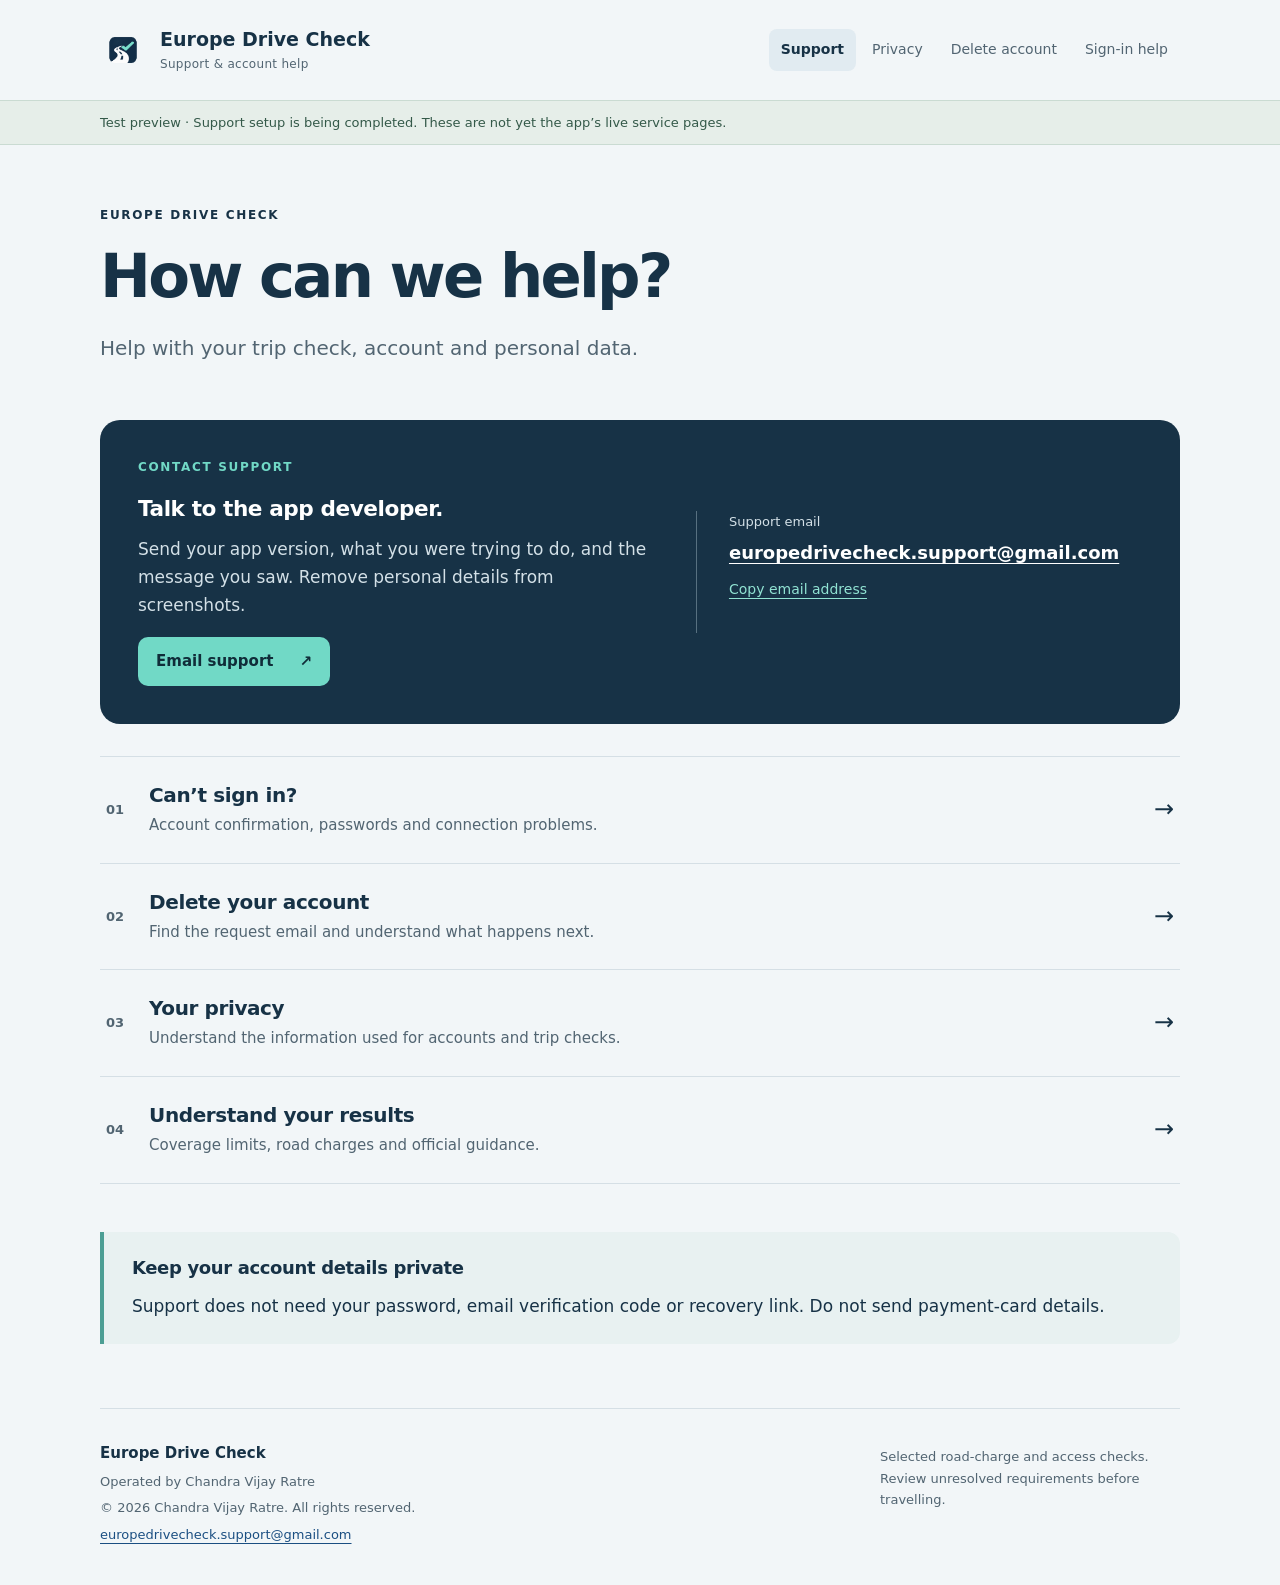
==== docs/index.html @ f15e830c "Add support and account-help website pages" ====
<!doctype html>
<html lang="en"><head><meta charset="utf-8"><meta name="viewport" content="width=device-width, initial-scale=1"><meta name="referrer" content="no-referrer"><meta name="robots" content="noindex,nofollow"><meta name="description" content="Help with your trip check, account and personal data."><title>How can we help? · Europe Drive Check</title><link rel="icon" href="assets/logo.png"><link rel="stylesheet" href="assets/style.css"><script src="assets/site.js" defer></script></head>
<body><a class="skip" href="#main">Skip to content</a><header class="shell"><a class="brand" href="index.html"><img src="assets/logo.png" width="46" height="46" alt=""><span>Europe Drive Check<small>Support &amp; account help</small></span></a><nav aria-label="Main navigation"><a href="index.html" aria-current="page">Support</a><a href="privacy.html">Privacy</a><a href="delete-account.html">Delete account</a><a href="account-help.html">Sign-in help</a></nav></header>
<div class="preview"><div class="shell">Test preview · Support setup is being completed. These are not yet the app’s live service pages.</div></div>
<main class="shell" id="main"><section class="intro"><p class="eyebrow">EUROPE DRIVE CHECK</p><h1>How can we help?</h1><p class="lead">Help with your trip check, account and personal data.</p></section>
<section class="contact"><div><p class="eyebrow">CONTACT SUPPORT</p><h2>Talk to the app developer.</h2><p>Send your app version, what you were trying to do, and the message you saw. Remove personal details from screenshots.</p><a class="button primary" href="mailto:europedrivecheck.support@gmail.com?subject=Europe%20Drive%20Check%20support">Email support <span aria-hidden="true">↗</span></a></div><div class="contact-detail"><span>Support email</span><a href="mailto:europedrivecheck.support@gmail.com">europedrivecheck.support@gmail.com</a><button type="button" class="text-button" data-copy="europedrivecheck.support@gmail.com">Copy email address</button><p class="copy-status" aria-live="polite"></p></div></section>
<section class="help-list" aria-label="Help topics"><a href="account-help.html"><span class="number">01</span><div><h2>Can’t sign in?</h2><p>Account confirmation, passwords and connection problems.</p></div><span aria-hidden="true">→</span></a><a href="delete-account.html"><span class="number">02</span><div><h2>Delete your account</h2><p>Find the request email and understand what happens next.</p></div><span aria-hidden="true">→</span></a><a href="privacy.html"><span class="number">03</span><div><h2>Your privacy</h2><p>Understand the information used for accounts and trip checks.</p></div><span aria-hidden="true">→</span></a><a href="coverage.html"><span class="number">04</span><div><h2>Understand your results</h2><p>Coverage limits, road charges and official guidance.</p></div><span aria-hidden="true">→</span></a></section>
<aside class="note"><h2>Keep your account details private</h2><p>Support does not need your password, email verification code or recovery link. Do not send payment-card details.</p></aside></main>
<footer class="shell"><div><strong>Europe Drive Check</strong><p>Operated by Chandra Vijay Ratre</p><p>© 2026 Chandra Vijay Ratre. All rights reserved.</p><a href="mailto:europedrivecheck.support@gmail.com">europedrivecheck.support@gmail.com</a></div><p>Selected road-charge and access checks.<br>Review unresolved requirements before travelling.</p></footer></body></html>
---- docs/assets/style.css ----
:root{--ink:#173246;--muted:#526572;--blue:#1b4f82;--teal:#71d9c6;--paper:#f2f6f8;--line:#d5dfe5;--white:#fff;--focus:#995208;font-family:system-ui,-apple-system,BlinkMacSystemFont,"Segoe UI",sans-serif;color:var(--ink);background:var(--paper);font-synthesis:none}*{box-sizing:border-box}body{margin:0;font-size:17px;line-height:1.65}a{color:var(--blue);text-underline-offset:4px;overflow-wrap:anywhere}button{font:inherit;cursor:pointer}a:focus-visible,button:focus-visible,summary:focus-visible{outline:3px solid var(--focus);outline-offset:5px}h1,h2,h3,p{margin-top:0}h1{font-size:clamp(2.2rem,5.3vw,3.8rem);letter-spacing:-.045em;line-height:1.13;max-width:850px;margin-bottom:22px}h2{font-size:1.35rem;line-height:1.35;letter-spacing:-.02em;margin-bottom:12px}p{margin-bottom:18px}.shell{width:min(1080px,calc(100% - 48px));margin:auto}header{display:flex;align-items:center;justify-content:space-between;gap:24px;padding-top:27px;padding-bottom:27px}.brand{display:flex;gap:14px;align-items:center;text-decoration:none;color:var(--ink);font-weight:750;line-height:1.2;font-size:19px}.brand img{border-radius:11px;flex-shrink:0}.brand small{display:block;font-weight:400;font-size:12px;letter-spacing:.025em;margin-top:6px;color:var(--muted)}nav{display:flex;flex-wrap:wrap;gap:4px}nav a{padding:9px 12px;border-radius:8px;font-size:14px;text-decoration:none;color:var(--muted)}nav a[aria-current]{background:#e1ebf1;color:var(--ink);font-weight:650}.preview{background:#e6eee9;border-block:1px solid #cadbd2;font-size:13px;color:#345949;padding:11px 0}.intro{padding:61px 0 30px}.eyebrow{font-size:12px;letter-spacing:.14em;font-weight:750;margin-bottom:16px}.lead{font-size:20px;color:var(--muted);max-width:720px;line-height:1.55}.contact{display:grid;grid-template-columns:1.15fr 1fr;gap:45px;background:var(--ink);color:white;padding:38px;border-radius:20px;margin:8px 0 32px}.contact p{color:#d3e0e7}.contact .eyebrow{color:var(--teal)}.contact-detail{align-self:center;border-left:1px solid #577080;padding-left:32px;min-width:0}.contact-detail>span{font-size:13px;display:block;color:#d3e0e7;margin-bottom:6px}.contact-detail>a{display:block;font-size:18px;font-weight:600;color:white}.button{display:inline-flex;justify-content:center;align-items:center;gap:26px;min-height:48px;border-radius:10px;padding:12px 18px;font-weight:600;font-size:15px;text-decoration:none;text-align:center}.primary{background:var(--blue);color:white}.contact .primary{background:var(--teal);color:#102d39}.text-button{padding:10px 0;color:#91e3d3;border:none;background:none;text-decoration:underline;text-underline-offset:4px;font-size:14px;min-height:44px}.copy-status{font-size:13px;min-height:1.65em;margin:0}.help-list{margin:20px 0 48px}.help-list>a{display:flex;gap:25px;align-items:center;text-decoration:none;color:var(--ink);border-bottom:1px solid var(--line);padding:25px 6px;min-height:100px}.help-list>a:first-child{border-top:1px solid var(--line)}.help-list>a:hover h2{text-decoration:underline;text-underline-offset:5px}.help-list h2{font-size:20px;margin-bottom:4px}.help-list p{color:var(--muted);margin:0;font-size:15px}.help-list .number{font-size:13px;font-weight:600;color:var(--muted)}.help-list>a>span:last-child{margin-left:auto;font-size:24px}.note{padding:24px 28px;border-left:4px solid #4c9e94;background:#e8f1f1;border-radius:0 12px 12px 0;margin:28px 0}.note h2{font-size:18px}.note p:last-child{margin-bottom:0}.reading{max-width:780px}.reading>section{margin:32px 0}.panel{background:white;padding:30px;border:1px solid var(--line);border-radius:17px}.small{font-size:14px;color:var(--muted);margin-top:18px;margin-bottom:0}.draft-note{font-size:14px;color:#76521e;padding:18px 22px;background:#fbf2e4;border-radius:10px;margin-top:32px}.steps{padding-left:25px}.steps li{padding-left:8px;margin:20px 0}dl{margin:22px 0}dt{font-weight:700;margin-top:17px}dd{margin:3px 0 0}.data-list dt{margin-top:22px}.data-list dd{color:var(--muted)}.faq details{border-bottom:1px solid var(--line);padding:18px 0}.faq summary{font-weight:650;cursor:pointer;padding:4px 0;min-height:44px}.faq details p{margin:14px 0 2px}.skip{position:absolute;left:16px;top:-100px;background:white;padding:12px;z-index:5}.skip:focus{top:16px}footer{display:flex;justify-content:space-between;gap:32px;border-top:1px solid var(--line);padding-top:32px;padding-bottom:40px;margin-top:64px!important;font-size:13px;color:var(--muted)}footer strong{color:var(--ink);font-size:15px}footer p{margin:5px 0}footer>p{max-width:300px}button:hover,.button:hover{filter:brightness(.95)}@media(max-width:760px){header{align-items:flex-start;flex-direction:column;gap:18px}.contact{grid-template-columns:1fr;gap:26px;padding:26px}.contact-detail{border-left:0;border-top:1px solid #577080;padding:24px 0 0}.intro{padding-top:40px}.shell{width:calc(100% - 36px)}nav{gap:0;margin-left:-10px}nav a{padding:9px 10px}.panel{padding:23px}.help-list>a{gap:16px}.lead{font-size:18px}footer{flex-direction:column;gap:16px}.button{max-width:100%}.note{padding:22px}.reading{max-width:100%}}@media(prefers-reduced-motion:reduce){*{scroll-behavior:auto!important}}@media print{.preview,nav,button,.skip{display:none}.shell{width:100%}body{background:white}.contact{color:#173246;background:white;border:1px solid #ddd}.contact p,.contact a,.contact .eyebrow{color:#173246}footer{margin-top:30px!important}}
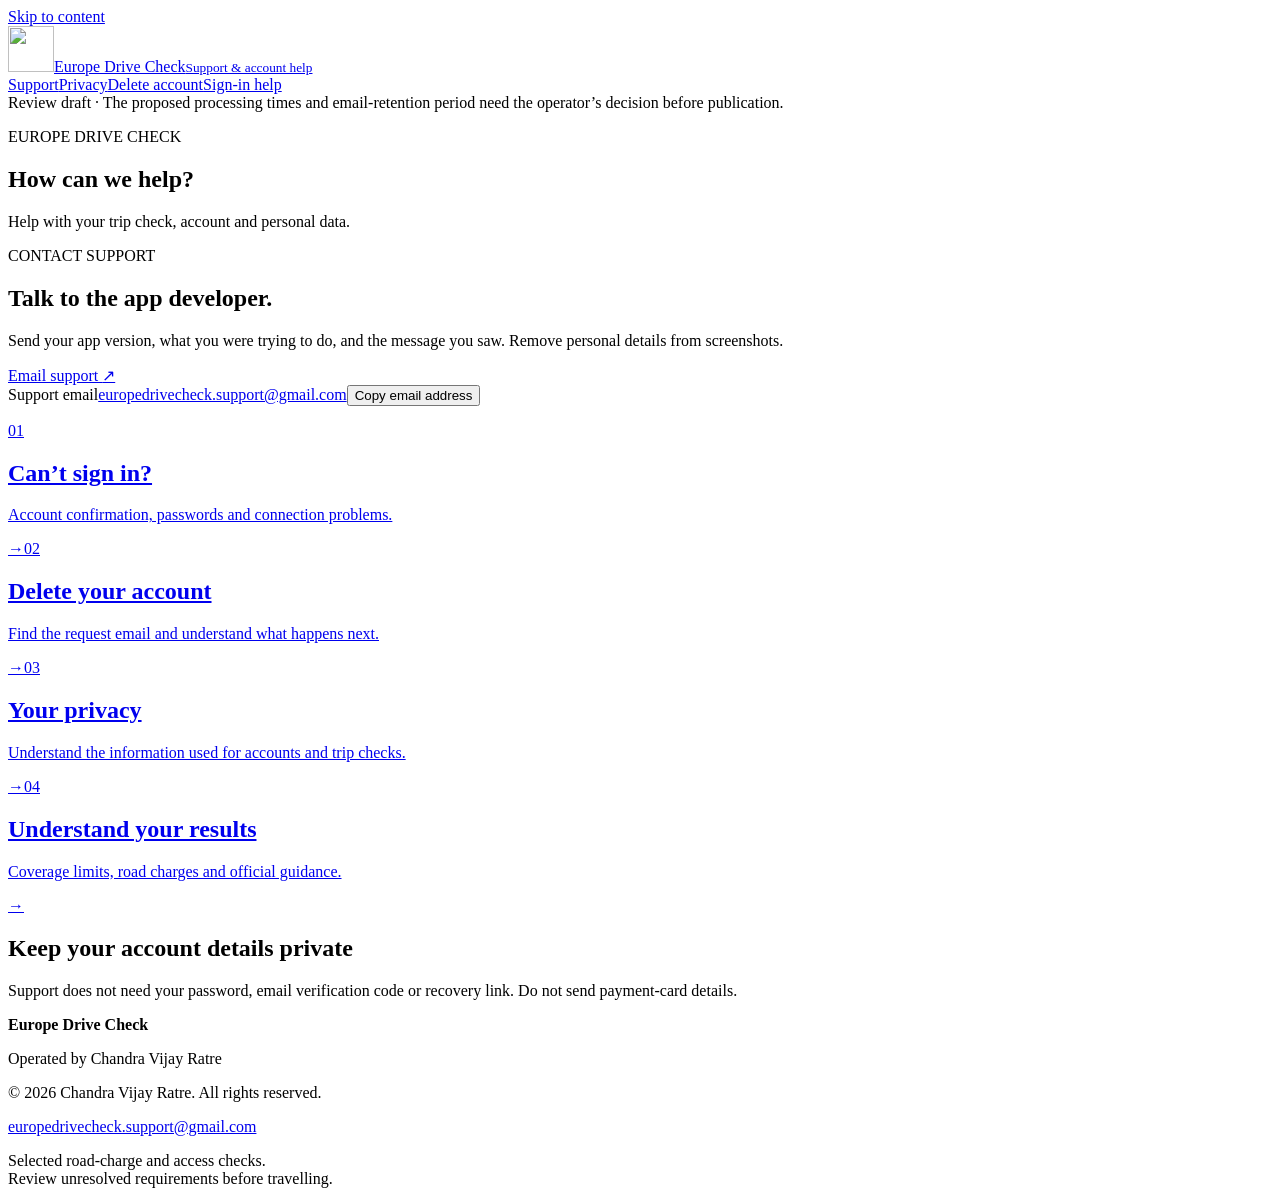
==== commit 4f2f72cb: "Prepare reviewed support policies and current app sign-in help" ====
--- a/docs/index.html
+++ b/docs/index.html
@@ -1,7 +1,7 @@
 <!doctype html>
 <html lang="en"><head><meta charset="utf-8"><meta name="viewport" content="width=device-width, initial-scale=1"><meta name="referrer" content="no-referrer"><meta name="robots" content="noindex,nofollow"><meta name="description" content="Help with your trip check, account and personal data."><title>How can we help? · Europe Drive Check</title><link rel="icon" href="assets/logo.png"><link rel="stylesheet" href="assets/style.css"><script src="assets/site.js" defer></script></head>
 <body><a class="skip" href="#main">Skip to content</a><header class="shell"><a class="brand" href="index.html"><img src="assets/logo.png" width="46" height="46" alt=""><span>Europe Drive Check<small>Support &amp; account help</small></span></a><nav aria-label="Main navigation"><a href="index.html" aria-current="page">Support</a><a href="privacy.html">Privacy</a><a href="delete-account.html">Delete account</a><a href="account-help.html">Sign-in help</a></nav></header>
-<div class="preview"><div class="shell">Test preview · Support setup is being completed. These are not yet the app’s live service pages.</div></div>
+<div class="preview"><div class="shell">Review draft · The proposed processing times and email-retention period need the operator’s decision before publication.</div></div>
 <main class="shell" id="main"><section class="intro"><p class="eyebrow">EUROPE DRIVE CHECK</p><h1>How can we help?</h1><p class="lead">Help with your trip check, account and personal data.</p></section>
 <section class="contact"><div><p class="eyebrow">CONTACT SUPPORT</p><h2>Talk to the app developer.</h2><p>Send your app version, what you were trying to do, and the message you saw. Remove personal details from screenshots.</p><a class="button primary" href="mailto:europedrivecheck.support@gmail.com?subject=Europe%20Drive%20Check%20support">Email support <span aria-hidden="true">↗</span></a></div><div class="contact-detail"><span>Support email</span><a href="mailto:europedrivecheck.support@gmail.com">europedrivecheck.support@gmail.com</a><button type="button" class="text-button" data-copy="europedrivecheck.support@gmail.com">Copy email address</button><p class="copy-status" aria-live="polite"></p></div></section>
 <section class="help-list" aria-label="Help topics"><a href="account-help.html"><span class="number">01</span><div><h2>Can’t sign in?</h2><p>Account confirmation, passwords and connection problems.</p></div><span aria-hidden="true">→</span></a><a href="delete-account.html"><span class="number">02</span><div><h2>Delete your account</h2><p>Find the request email and understand what happens next.</p></div><span aria-hidden="true">→</span></a><a href="privacy.html"><span class="number">03</span><div><h2>Your privacy</h2><p>Understand the information used for accounts and trip checks.</p></div><span aria-hidden="true">→</span></a><a href="coverage.html"><span class="number">04</span><div><h2>Understand your results</h2><p>Coverage limits, road charges and official guidance.</p></div><span aria-hidden="true">→</span></a></section>
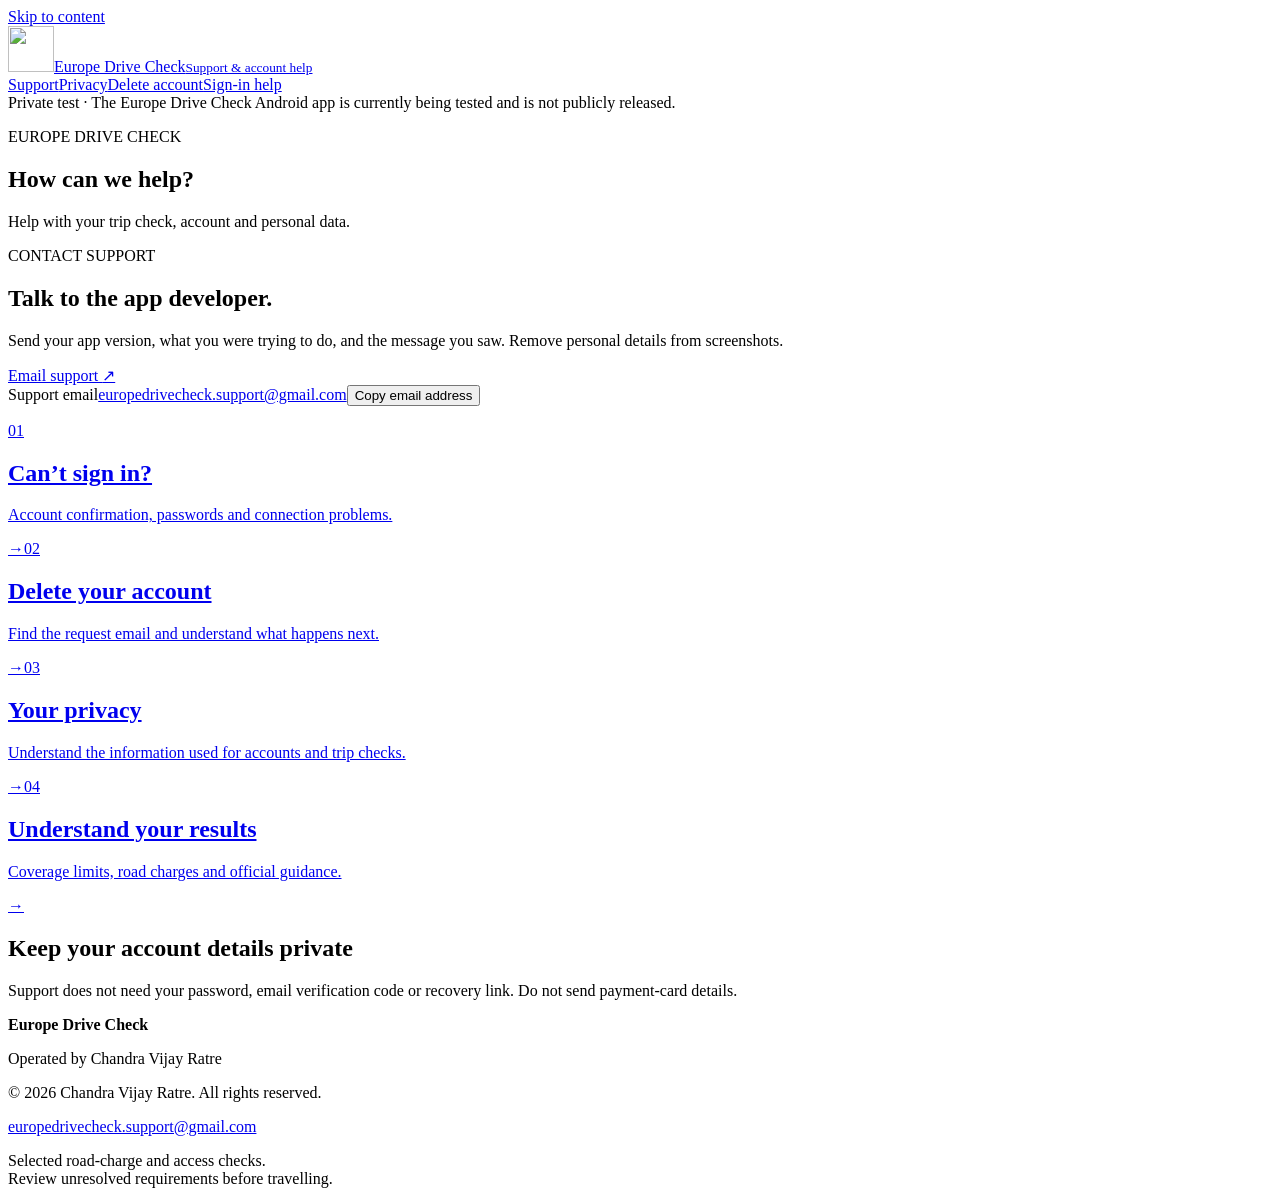
==== commit 4ba89d05: "Finalize owner-approved deletion timing and request retention policy" ====
--- a/docs/index.html
+++ b/docs/index.html
@@ -1,7 +1,7 @@
 <!doctype html>
 <html lang="en"><head><meta charset="utf-8"><meta name="viewport" content="width=device-width, initial-scale=1"><meta name="referrer" content="no-referrer"><meta name="robots" content="noindex,nofollow"><meta name="description" content="Help with your trip check, account and personal data."><title>How can we help? · Europe Drive Check</title><link rel="icon" href="assets/logo.png"><link rel="stylesheet" href="assets/style.css"><script src="assets/site.js" defer></script></head>
 <body><a class="skip" href="#main">Skip to content</a><header class="shell"><a class="brand" href="index.html"><img src="assets/logo.png" width="46" height="46" alt=""><span>Europe Drive Check<small>Support &amp; account help</small></span></a><nav aria-label="Main navigation"><a href="index.html" aria-current="page">Support</a><a href="privacy.html">Privacy</a><a href="delete-account.html">Delete account</a><a href="account-help.html">Sign-in help</a></nav></header>
-<div class="preview"><div class="shell">Review draft · The proposed processing times and email-retention period need the operator’s decision before publication.</div></div>
+<div class="preview"><div class="shell">Private test · The Europe Drive Check Android app is currently being tested and is not publicly released.</div></div>
 <main class="shell" id="main"><section class="intro"><p class="eyebrow">EUROPE DRIVE CHECK</p><h1>How can we help?</h1><p class="lead">Help with your trip check, account and personal data.</p></section>
 <section class="contact"><div><p class="eyebrow">CONTACT SUPPORT</p><h2>Talk to the app developer.</h2><p>Send your app version, what you were trying to do, and the message you saw. Remove personal details from screenshots.</p><a class="button primary" href="mailto:europedrivecheck.support@gmail.com?subject=Europe%20Drive%20Check%20support">Email support <span aria-hidden="true">↗</span></a></div><div class="contact-detail"><span>Support email</span><a href="mailto:europedrivecheck.support@gmail.com">europedrivecheck.support@gmail.com</a><button type="button" class="text-button" data-copy="europedrivecheck.support@gmail.com">Copy email address</button><p class="copy-status" aria-live="polite"></p></div></section>
 <section class="help-list" aria-label="Help topics"><a href="account-help.html"><span class="number">01</span><div><h2>Can’t sign in?</h2><p>Account confirmation, passwords and connection problems.</p></div><span aria-hidden="true">→</span></a><a href="delete-account.html"><span class="number">02</span><div><h2>Delete your account</h2><p>Find the request email and understand what happens next.</p></div><span aria-hidden="true">→</span></a><a href="privacy.html"><span class="number">03</span><div><h2>Your privacy</h2><p>Understand the information used for accounts and trip checks.</p></div><span aria-hidden="true">→</span></a><a href="coverage.html"><span class="number">04</span><div><h2>Understand your results</h2><p>Coverage limits, road charges and official guidance.</p></div><span aria-hidden="true">→</span></a></section>
